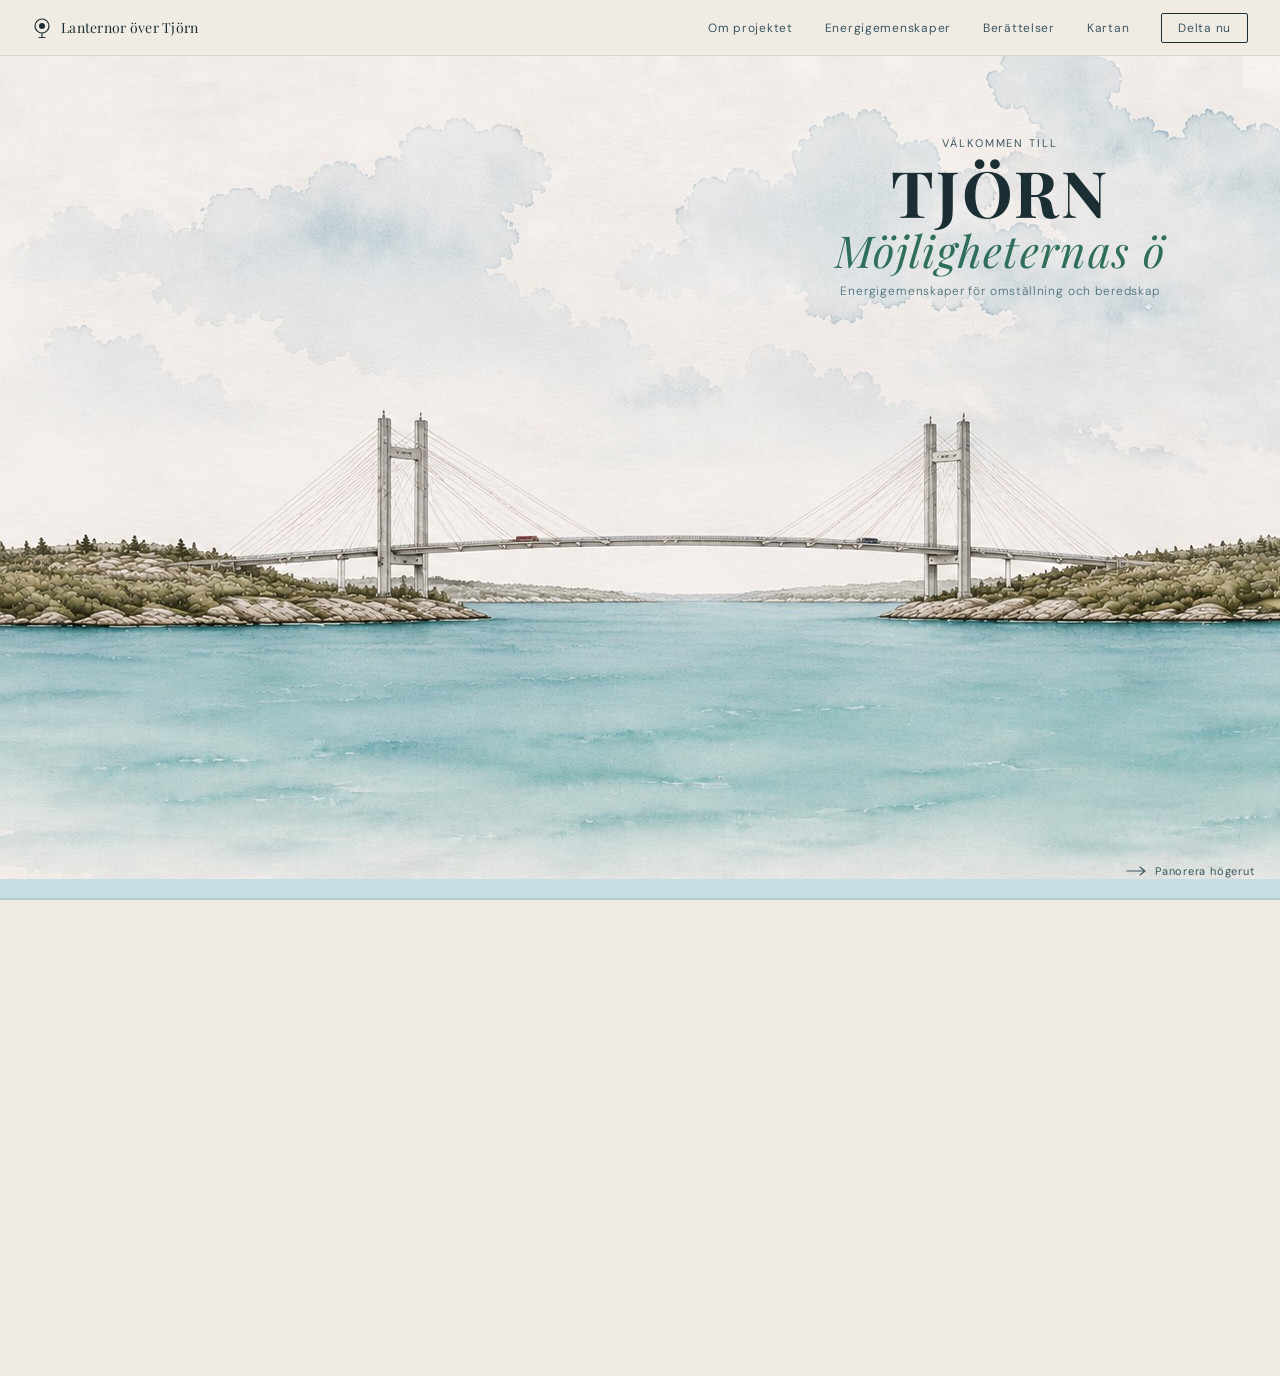
==== index.html @ bf16f628 "index" ====
<!DOCTYPE html>
<html lang="sv">
<head>
  <meta charset="UTF-8">
  <meta name="viewport" content="width=device-width, initial-scale=1.0">
  <title>Lanternor över Tjörn</title>
  <link rel="preconnect" href="https://fonts.googleapis.com">
  <link rel="preconnect" href="https://fonts.gstatic.com" crossorigin>
  <link href="https://fonts.googleapis.com/css2?family=Playfair+Display:ital,wght@0,400;0,700;1,400&family=DM+Sans:wght@300;400;500&display=swap" rel="stylesheet">
  <style>
    *, *::before, *::after { box-sizing: border-box; margin: 0; padding: 0; }

    :root {
      --ink:   #1a2e34;
      --teal:  #2e6e5a;
      --mist:  #f0ece4;
      --sea:   #c8dce4;
      --NAV_H: 56px;

      /* Panorama dimensions — matches tiles */
      --TILE_W: 2000;
      --TILE_H: 823;
      --N_TILES: 6;

    }

    html, body { height: 100%; overflow-x: hidden; }
    body { background: var(--mist); font-family: 'DM Sans', sans-serif; color: var(--ink); }

    /* ── NAV ─────────────────────────────────────────────────── */
    #nav {
      position: fixed; top: 0; left: 0; right: 0; z-index: 200;
      height: var(--NAV_H);
      display: flex; align-items: center; justify-content: space-between;
      padding: 0 2rem;
      background: rgba(240,236,228,0.94);
      backdrop-filter: blur(8px);
      border-bottom: 1px solid rgba(26,46,52,0.1);
    }
    .logo { display: flex; align-items: center; gap: 9px; text-decoration: none; }
    .logo-text { font-family: 'Playfair Display', serif; font-size: 14px; color: var(--ink); letter-spacing: 0.02em; }
    .nav-links { display: flex; gap: 2rem; align-items: center; }
    .nav-links a { font-size: 12px; color: #3a5560; text-decoration: none; letter-spacing: 0.06em; transition: color .15s; }
    .nav-links a:hover { color: var(--ink); }
    .nav-cta {
      font-size: 12px; color: var(--ink);
      border: 1px solid var(--ink); padding: 6px 16px; border-radius: 2px;
      text-decoration: none; letter-spacing: 0.05em; transition: background .15s;
    }
    .nav-cta:hover { background: rgba(26,46,52,0.07); }
    .nav-hamburger { display: none; background: none; border: none; cursor: pointer; padding: 4px; }

    /* ── PANORAMA STAGE ──────────────────────────────────────── */
    #stage {
      position: relative;
      width: 100%;
      height: calc(100vh - var(--NAV_H));
      margin-top: var(--NAV_H);
      cursor: grab;
      user-select: none;
      background: var(--sea);
      touch-action: pan-y; /* allow vertical page scroll on touch, we handle horizontal */
    }
    #stage:focus { outline: 2px solid var(--teal); outline-offset: -2px; }
    #stage.is-dragging { cursor: grabbing; }

    /* The inner track — all three layers share this coordinate space */
    #track {
      position: absolute; top: 0; left: 0; height: 100%;
      will-change: transform;
      /* width set by JS = TILE_W * N_TILES */
    }

    /* ── LAYER 1: image tiles ────────────────────────────────── */
    #layer-tiles {
      position: absolute; top: 0; left: 0; height: 100%;
      display: flex;
    }
    .tile {
      flex-shrink: 0;
      height: 100%;
      width: 2000px; /* overridden per-tile by JS if needed */
      background: var(--sea) center/cover no-repeat;
      position: relative;
    }
    /* shimmer while loading */
    .tile.loading { background-color: var(--sea); }
    .tile.loading::after {
      content: ''; position: absolute; inset: 0;
      background: linear-gradient(90deg, transparent 0%, rgba(255,255,255,0.22) 50%, transparent 100%);
      background-size: 200% 100%;
      animation: shimmer 1.5s infinite;
    }
    @keyframes shimmer { to { background-position: -200% 0; } }

    /* ── LAYER 2: text overlays ──────────────────────────────── */
    #layer-text {
      position: absolute; top: 0; left: 0; height: 100%;
      pointer-events: none;
    }

    .txt {
      position: absolute;
      transform: translateX(-50%) translateY(14px);
      text-align: center;
      opacity: 0;
      transition: opacity 0.8s ease, transform 0.8s ease;
      pointer-events: none;
    }
    .txt.visible {
      opacity: 1;
      transform: translateX(-50%) translateY(0);
    }

    /* Main hero title */
    .txt-hero {
      line-height: 1.05;
      color: var(--ink);
    }
    .txt-hero .overline {
      display: block;
      font-size: 11px;
      letter-spacing: 0.18em;
      color: #3a5560;
      text-transform: uppercase;
      margin-bottom: 0.5rem;
      font-family: 'DM Sans', sans-serif;
      font-weight: 400;
    }
    .txt-hero .main {
      display: block;
      font-family: 'Playfair Display', serif;
      font-size: clamp(32px, 5vw, 64px);
      font-weight: 700;
      letter-spacing: 0.04em;
      color: var(--ink);
    }
    .txt-hero .sub {
      display: block;
      font-family: 'Playfair Display', serif;
      font-size: clamp(22px, 3.5vw, 44px);
      font-weight: 400;
      font-style: italic;
      letter-spacing: 0.03em;
      color: var(--teal);
      margin-top: 0.15rem;
    }
    .txt-hero .caption {
      display: block;
      font-size: 12px;
      color: #4a6e78;
      font-weight: 300;
      letter-spacing: 0.07em;
      margin-top: 0.7rem;
    }

    /* Secondary text block style */
    .txt-section {
      font-family: 'Playfair Display', serif;
      font-size: clamp(20px, 3vw, 36px);
      font-weight: 400;
      color: var(--ink);
      line-height: 1.2;
      text-shadow: 0 1px 16px rgba(240,236,228,0.8);
    }
    .txt-section em { font-style: italic; color: var(--teal); }

    /* ── LAYER 3: lanternor ──────────────────────────────────── */
    #layer-lanternor {
      position: absolute; top: 0; left: 0; height: 100%;
      pointer-events: none;
    }
    #pins-svg {
      position: absolute; top: 0; left: 0; width: 100%; height: 100%;
      overflow: visible;
    }

    .pin { pointer-events: all; cursor: pointer; }
    .pin .ring {
      opacity: 0;
      transition: opacity 0.2s, r 0.2s;
    }
    .pin:hover .ring { opacity: 1; }
    .pin .stem { transition: stroke-dashoffset 0.4s ease; }

    /* ── TOOLTIP ─────────────────────────────────────────────── */
    #tooltip {
      position: absolute; z-index: 100;
      pointer-events: none;
      opacity: 0; transition: opacity 0.18s ease;
    }
    #tooltip.show { opacity: 1; }
    .tt {
      background: var(--mist);
      border: 1px solid var(--ink);
      padding: 14px 18px;
      border-radius: 2px;
      min-width: 200px; max-width: 240px;
    }
    .tt-num  { font-size: 10px; letter-spacing: 0.12em; color: var(--teal); text-transform: uppercase; margin-bottom: 3px; }
    .tt-name { font-family: 'Playfair Display', serif; font-size: 17px; color: var(--ink); margin-bottom: 5px; line-height: 1.2; }
    .tt-desc { font-size: 12px; line-height: 1.65; color: #3a5560; font-weight: 300; }
    .tt-pills { display: flex; flex-wrap: wrap; gap: 4px; margin-top: 8px; }
    .tt-pill  { font-size: 10px; color: #1a3830; background: #b8d9ce; padding: 2px 8px; border-radius: 1px; letter-spacing: 0.03em; }

    /* ── SCROLL HINT ─────────────────────────────────────────── */
    #hint {
      position: absolute; bottom: 1.4rem; right: 1.6rem;
      display: flex; align-items: center; gap: 7px;
      font-size: 11px; letter-spacing: 0.07em; color: #3a5560;
      pointer-events: none;
      transition: opacity 0.6s;
    }
    #hint.hidden { opacity: 0; }

    /* progress bar */
    #progress-bar {
      position: absolute; bottom: 0; left: 0; right: 0;
      height: 2px; background: rgba(26,46,52,0.1);
    }
    #progress-fill {
      height: 100%; width: 0%;
      background: var(--teal);
      transition: width 0.1s linear;
    }

    /* ── BELOW SECTION ───────────────────────────────────────── */
    #below {
      max-width: 920px; margin: 0 auto;
      padding: 4rem 2rem 3rem;
      display: grid; grid-template-columns: repeat(3, 1fr); gap: 2.5rem;
    }
    .card { border-top: 1px solid rgba(26,46,52,0.2); padding-top: 1.2rem; }
    .card-num   { font-size: 11px; letter-spacing: 0.1em; color: var(--teal); margin-bottom: 0.5rem; }
    .card-title { font-family: 'Playfair Display', serif; font-size: 20px; margin-bottom: 0.6rem; }
    .card-body  { font-size: 13px; line-height: 1.75; color: #3a5560; font-weight: 300; }

    /* ── CTA STRIP ───────────────────────────────────────────── */
    #cta-strip {
      border-top: 1px solid rgba(26,46,52,0.12);
      padding: 3rem 2rem;
      display: flex; gap: 1.5rem; justify-content: center; flex-wrap: wrap;
    }
    .cta-btn {
      display: inline-block; padding: 13px 28px;
      font-size: 13px; letter-spacing: 0.05em;
      border-radius: 2px; text-decoration: none; transition: background .15s;
    }
    .cta-primary   { background: var(--ink); color: var(--mist); }
    .cta-primary:hover { background: #2a4550; }
    .cta-secondary { border: 1px solid var(--ink); color: var(--ink); }
    .cta-secondary:hover { background: rgba(26,46,52,0.06); }

    /* ── FOOTER ──────────────────────────────────────────────── */
    footer {
      background: var(--ink); color: rgba(240,236,228,0.55);
      padding: 1.2rem 2rem;
      font-size: 11px; letter-spacing: 0.05em;
      display: flex; justify-content: space-between; align-items: center; flex-wrap: wrap; gap: 0.5rem;
    }
    footer a { color: #7ecbb8; text-decoration: none; }

    /* ── MOBILE ──────────────────────────────────────────────── */
    @media (max-width: 640px) {
      .nav-links { display: none; }
      .nav-hamburger { display: block; }
#below { grid-template-columns: 1fr; gap: 1.8rem; padding: 2.5rem 1.2rem; }
    }
  </style>
</head>
<body>

<!-- ══ NAV ════════════════════════════════════════════════════════ -->
<nav id="nav" aria-label="Huvudnavigation">
  <a class="logo" href="/">
    <svg width="20" height="22" viewBox="0 0 20 22" fill="none" aria-hidden="true">
      <circle cx="10" cy="9" r="7" stroke="#1a2e34" stroke-width="1.2"/>
      <circle cx="10" cy="9" r="3" fill="#1a2e34"/>
      <line x1="10" y1="16" x2="10" y2="21" stroke="#1a2e34" stroke-width="1.2"/>
      <line x1="6.5" y1="20.5" x2="13.5" y2="20.5" stroke="#1a2e34" stroke-width="0.9"/>
    </svg>
    <span class="logo-text">Lanternor över Tjörn</span>
  </a>
  <div class="nav-links">
    <a href="bakgrund.html">Om projektet</a>
    <a href="energigemenskaper.html">Energigemenskaper</a>
    <a href="berattelser.html">Berättelser</a>
    <a href="karta.html">Kartan</a>
    <a class="nav-cta" href="delta.html">Delta nu</a>
  </div>
  <button class="nav-hamburger" aria-label="Öppna meny" onclick="document.querySelector('.nav-links').style.display='flex'; this.style.display='none'">
    <svg width="20" height="14" viewBox="0 0 20 14" fill="none">
      <line x1="0" y1="1" x2="20" y2="1" stroke="#1a2e34" stroke-width="1.5"/>
      <line x1="0" y1="7" x2="20" y2="7" stroke="#1a2e34" stroke-width="1.5"/>
      <line x1="0" y1="13" x2="20" y2="13" stroke="#1a2e34" stroke-width="1.5"/>
    </svg>
  </button>
</nav>

<!-- ══ PANORAMA STAGE ══════════════════════════════════════════════ -->
<div id="stage" tabindex="0" role="img" aria-label="Panoramabild av Tjörns kustlinje — panorera högerut för att utforska ön">

  <div id="track">

    <!-- LAYER 1: tiles (filled by JS) -->
    <div id="layer-tiles"></div>

    <!-- LAYER 2: text overlays
         data-x  = left edge position in full panorama px
         data-y  = top position in panorama px (at native 823px height)
         data-trigger = panorama px offset at which block fades in
         data-hide    = panorama px offset at which block fades out (optional)
    -->
    <div id="layer-text">

      <!-- Hero: appears right at the start, centered over Tjörnbron (del1, ~x=1000) -->
      <div class="txt txt-hero"
           data-x="1000"
           data-y="80"
           data-trigger="0"
           data-hide="2400">
        <span class="overline">Välkommen till</span>
        <span class="main">TJÖRN</span>
        <span class="sub">Möjligheternas ö</span>
        <span class="caption">Energigemenskaper för omställning och beredskap</span>
      </div>


  <!-- Appears soon after bridge (byn vid kusten, x≈4000–6000) -->
      <div class="txt txt-section"
           data-x="3000"
           data-y="400"
           data-trigger="3200"
           data-hide="6800">
        Energiförsörjningen är en <br><em>gemensam angelägenhet</em>
      </div>

   <div class="txt txt-section"
           data-x="3600"
           data-y="300"
           data-trigger="3200"
           data-hide="6800">
        Vi kan lösa den <br><em>tillsammans</em>
      </div>

      <!-- Appears over del3 (byn vid kusten, x≈4000–6000) -->
      <div class="txt txt-section"
           data-x="5000"
           data-y="100"
           data-trigger="3200"
           data-hide="6800">
        Levande byar,<br><em>delade resurser</em>
      </div>

      <!-- Appears over del5 (jordbruk, x≈8000–10000) -->
      <div class="txt txt-section"
           data-x="9000"
           data-y="90"
           data-trigger="7200"
           data-hide="10800">
        Granit, jord<br><em>och gemenskap</em>
      </div>

      <!-- Appears over del6 (Skärhamn, x≈10000–12000) -->
      <div class="txt txt-section"
           data-x="11000"
           data-y="80"
           data-trigger="9400"
           data-hide="12200">
        En lanterna<br><em>nära dig</em>
      </div>

    </div>

    <!-- LAYER 3: lanternor
         Position these once you know where they fit in the illustration.
         data-x / data-y use full-panorama pixel coordinates.
         Tip: open the stitched panorama in Photoshop/Figma, note pixel x-position
         of the landmark, then set data-x to that value and data-y to ~550–650
         (just above the waterline).
    -->
    <div id="layer-lanternor">
      <svg id="pins-svg" xmlns="http://www.w3.org/2000/svg" aria-hidden="true">

        <!-- Lanterna Säby — placeholder x: roughly middle of del2 (skärgård) -->
        <g class="pin"
           data-x="3200" data-y="560"
           data-num="Lanterna 01"
           data-name="Lanterna Säby"
           data-desc="Den första lanternan. Solceller, skulptur och laddstation, byggd av deltagarna i Vi bygger tillsammans VT 2025."
           data-pills="Laddstation,Skulptur,Solceller,Säby">
          <line class="stem" x1="0" y1="0" x2="0" y2="-42" stroke="#1a2e34" stroke-width="1.2"/>
          <circle class="ring" cx="0" cy="-42" r="18" fill="rgba(46,110,90,0.15)" stroke="#2e6e5a" stroke-width="0.8"/>
          <!-- icon: circle (energihubb) -->
          <circle cx="0" cy="-42" r="10" fill="#f0ece4" stroke="#1a2e34" stroke-width="1.2"/>
          <circle cx="0" cy="-42" r="3.5" fill="#1a2e34"/>
        </g>

        <!-- Lanterna Egnahem — del3 area -->
        <g class="pin"
           data-x="5400" data-y="540"
           data-num="Lanterna 02"
           data-name="Lanterna Egnahem"
           data-desc="Energitrygghetspunkt i Svanvik. Solceller, batterilagring och mötesplats för gemensam beredskap och vardag."
           data-pills="Energitrygghet,Batterilagring,Svanvik">
          <line class="stem" x1="0" y1="0" x2="0" y2="-42" stroke="#1a2e34" stroke-width="1.2"/>
          <circle class="ring" cx="0" cy="-42" r="18" fill="rgba(46,110,90,0.15)" stroke="#2e6e5a" stroke-width="0.8"/>
          <!-- icon: square (mötesplats) -->
          <rect x="-10" y="-54" width="20" height="20" rx="2" fill="#f0ece4" stroke="#1a2e34" stroke-width="1.2"/>
          <rect x="-4"  y="-48" width="8"  height="8"  rx="1" fill="#1a2e34"/>
        </g>

        <!-- Skärhamns lanterna — del6 (Skärhamn) -->
        <g class="pin"
           data-x="10800" data-y="520"
           data-num="Lanterna 03"
           data-name="Skärhamns lanterna"
           data-desc="Skulptur, servicepunkt och turistinfo i Skärhamns centrum. Bro mellan lokalbefolkning och besökare."
           data-pills="Servicepunkt,Kultur,Skärhamn">
          <line class="stem" x1="0" y1="0" x2="0" y2="-42" stroke="#1a2e34" stroke-width="1.2"/>
          <circle class="ring" cx="0" cy="-42" r="18" fill="rgba(46,110,90,0.15)" stroke="#2e6e5a" stroke-width="0.8"/>
          <!-- icon: triangle (skulptur) -->
          <polygon points="0,-58 11,-40 -11,-40" fill="#f0ece4" stroke="#1a2e34" stroke-width="1.2"/>
          <circle cx="0" cy="-48" r="3" fill="#1a2e34"/>
        </g>

        <!-- Rönnängs lanterna — between del4 and del5 -->
        <g class="pin"
           data-x="7800" data-y="555"
           data-num="Lanterna 04"
           data-name="Rönnängs lanterna"
           data-desc="En rastplats vid havet. Vandrare, cyklister och grannar möts under solpaneler. Gemensam laddning och vila."
           data-pills="Rastplats,Laddning,Rönnäng">
          <line class="stem" x1="0" y1="0" x2="0" y2="-42" stroke="#1a2e34" stroke-width="1.2"/>
          <circle class="ring" cx="0" cy="-42" r="18" fill="rgba(46,110,90,0.15)" stroke="#2e6e5a" stroke-width="0.8"/>
          <!-- icon: lantern arch (rastplats) -->
          <path d="M-9,-54 L-9,-38 L9,-38 L9,-54 Q0,-63 -9,-54Z" fill="#f0ece4" stroke="#1a2e34" stroke-width="1.2"/>
          <circle cx="0" cy="-47" r="3" fill="#1a2e34"/>
        </g>

      </svg>
    </div>

  </div><!-- /track -->

  <!-- Tooltip (outside track — stays in screen coords) -->
  <div id="tooltip">
    <div class="tt">
      <div class="tt-num"  id="tt-num"></div>
      <div class="tt-name" id="tt-name"></div>
      <div class="tt-desc" id="tt-desc"></div>
      <div class="tt-pills" id="tt-pills"></div>
    </div>
  </div>

  <!-- Scroll hint -->
  <div id="hint" aria-hidden="true">
    <svg width="22" height="10" viewBox="0 0 22 10" fill="none">
      <path d="M1 5 L19 5 M14 1 L19 5 L14 9" stroke="#3a5560" stroke-width="1.1" stroke-linecap="round" stroke-linejoin="round"/>
    </svg>
    Panorera högerut
  </div>

  <!-- Progress bar -->
  <div id="progress-bar" aria-hidden="true">
    <div id="progress-fill"></div>
  </div>

</div><!-- /stage -->

<!-- ══ BELOW ════════════════════════════════════════════════════════ -->
<section id="below" aria-label="Projektets tre dimensioner">
  <div class="card">
    <div class="card-num">01 — Konst</div>
    <h2 class="card-title">Skulpturer i landskapet</h2>
    <p class="card-body">Varje lanterna är ett unikt konstverk av Johan Bloom — en skulptur som berikar Tjörns landskap och samlar människor kring sig.</p>
  </div>
  <div class="card">
    <div class="card-num">02 — Energi</div>
    <h2 class="card-title">Lokal energitrygghet</h2>
    <p class="card-body">Solceller och batterier ger beredskap oavsett om strömmen går. Laddning för cyklar, fordon och enheter — alltid tillgänglig.</p>
  </div>
  <div class="card">
    <div class="card-num">03 — Gemenskap</div>
    <h2 class="card-title">Tillsammansbyggt</h2>
    <p class="card-body">En lokal förening äger sin lanterna. Ni bestämmer inriktningen — rastplats, odling, kultur eller laddpunkt. Vi hjälper er dit.</p>
  </div>
</section>

<div id="cta-strip">
  <a class="cta-btn cta-primary"  href="karta.html">Hitta en lanterna på kartan</a>
  <a class="cta-btn cta-secondary" href="delta.html">Starta en ny lanterna</a>
</div>

<footer>
  <span>Lanternor över Tjörn &nbsp;·&nbsp; Egnahemsfabriken Tjörn &nbsp;·&nbsp; Finansierat av Energimyndigheten</span>
  <a href="mailto:erik@egnahemsfabriken.se">erik@egnahemsfabriken.se</a>
</footer>

<!-- ══ SCRIPT ═══════════════════════════════════════════════════════ -->
<script>
/* ─────────────────────────────────────────────────────────────────
   CONFIG — uppdatera när du lägger till fler tiles
   ───────────────────────────────────────────────────────────────── */
const CFG = {
  tileW:     2000,          // px bredd per tile (alla dina är 2000)
  tileH:     823,           // px höjd per tile
  nTiles:    6,             // antal tiles just nu
  tilePath:  i => `images/tile0${i}.jpg`, // tile01.jpg … tile06.jpg
  lazyMargin: 1200,         // hur många px i förväg en tile laddas
};

const TOTAL_W = CFG.tileW * CFG.nTiles; // 12 000 px

/* ─── BUILD TILE ELEMENTS ──────────────────────────────────────── */
const layerTiles = document.getElementById('layer-tiles');
const tileEls = [];

for (let i = 1; i <= CFG.nTiles; i++) {
  const d = document.createElement('div');
  d.className = 'tile loading';
  d.style.width  = CFG.tileW + 'px';
  d.style.height = CFG.tileH + 'px';
  d.dataset.i      = i;
  d.dataset.loaded = 'false';
  layerTiles.appendChild(d);
  tileEls.push(d);
}

function loadTile(el) {
  if (el.dataset.loaded !== 'false') return;
  el.dataset.loaded = 'pending';
  const i   = parseInt(el.dataset.i);
  const img = new Image();
  img.onload = () => {
    el.style.backgroundImage = `url(${CFG.tilePath(i)})`;
    el.classList.remove('loading');
    el.dataset.loaded = 'done';
  };
  img.onerror = () => { el.dataset.loaded = 'error'; };
  img.src = CFG.tilePath(i);
}

function lazyCheck(offset) {
  const vw = stage.offsetWidth;
  tileEls.forEach((el, idx) => {
    const left  = idx * CFG.tileW;
    const right = left + CFG.tileW;
    if (right  > offset - CFG.lazyMargin &&
        left   < offset + vw + CFG.lazyMargin) {
      loadTile(el);
    }
  });
}

/* ─── LAYER WIDTHS ─────────────────────────────────────────────── */
const track         = document.getElementById('track');
const layerText     = document.getElementById('layer-text');
const layerLanternor = document.getElementById('layer-lanternor');
track.style.width        = TOTAL_W + 'px';
layerText.style.width    = TOTAL_W + 'px';
layerLanternor.style.width = TOTAL_W + 'px';

/* ─── TEXT BLOCKS ──────────────────────────────────────────────── */
const txtBlocks = Array.from(document.querySelectorAll('.txt'));

txtBlocks.forEach(el => {
  // Scale y coordinate from native 823px height to current stage height
  const nativeX = parseFloat(el.dataset.x) || 0;
  const nativeY = parseFloat(el.dataset.y) || 0;
  el.style.left = nativeX + 'px';
  // y will be set dynamically on resize too
  el._nativeY = nativeY;
  el._trigger = parseFloat(el.dataset.trigger) || 0;
  el._hide    = parseFloat(el.dataset.hide)    || Infinity;
});

function scaleY(nativeY) {
  return nativeY * (stage.offsetHeight / CFG.tileH);
}

function positionTextBlocks() {
  txtBlocks.forEach(el => {
    el.style.top = scaleY(el._nativeY) + 'px';
  });
}

function updateText(offset) {
  const vw = stage.offsetWidth;
  txtBlocks.forEach(el => {
    const visible = offset + vw > el._trigger && offset < el._hide;
    el.classList.toggle('visible', visible);
  });
}

/* ─── PIN LAYER ────────────────────────────────────────────────── */
const pinsSvg = document.getElementById('pins-svg');
const pins    = Array.from(document.querySelectorAll('.pin'));

function scalePins() {
  // The SVG covers the full TOTAL_W × stage height.
  // Pins use native panorama x and native-height y.
  // We scale y to match stage height.
  const sh = stage.offsetHeight;
  const yScale = sh / CFG.tileH;
  pins.forEach(p => {
    const px = parseFloat(p.dataset.x);
    const py = parseFloat(p.dataset.y) * yScale;
    p.setAttribute('transform', `translate(${px}, ${py})`);
  });
  // SVG viewBox matches actual dimensions
  pinsSvg.setAttribute('viewBox', `0 0 ${TOTAL_W} ${stage.offsetHeight}`);
}

/* ─── TOOLTIP ──────────────────────────────────────────────────── */
const stage   = document.getElementById('stage');
const tooltip = document.getElementById('tooltip');

function showTT(pin, offset) {
  document.getElementById('tt-num').textContent  = pin.dataset.num  || '';
  document.getElementById('tt-name').textContent = pin.dataset.name || '';
  document.getElementById('tt-desc').textContent = pin.dataset.desc || '';
  const pills = (pin.dataset.pills || '').split(',').filter(Boolean);
  document.getElementById('tt-pills').innerHTML =
    pills.map(p => `<span class="tt-pill">${p.trim()}</span>`).join('');

  const px  = parseFloat(pin.dataset.x);
  const pyN = parseFloat(pin.dataset.y);
  const py  = pyN * (stage.offsetHeight / CFG.tileH) - 42;
  const sx  = px - offset;
  const stW = stage.offsetWidth;
  const ttW = 248;
  const left = (sx + 18 + ttW > stW) ? sx - ttW - 18 : sx + 18;
  tooltip.style.left = Math.max(4, Math.min(stW - ttW - 4, left)) + 'px';
  tooltip.style.top  = Math.max(8, py - 70) + 'px';
  tooltip.classList.add('show');
}
function hideTT() { tooltip.classList.remove('show'); }

pins.forEach(p => {
  p.addEventListener('mouseenter', () => showTT(p, currentOffset));
  p.addEventListener('mouseleave', hideTT);
  p.addEventListener('click', () => {
    window.location.href = `karta.html`;
  });
  // touch tap
  p.addEventListener('touchend', e => {
    e.preventDefault();
    showTT(p, currentOffset);
    setTimeout(hideTT, 3000);
  });
});

/* ─── PROGRESS BAR ─────────────────────────────────────────────── */
const progressFill = document.getElementById('progress-fill');
function updateProgress(offset) {
  const pct = TOTAL_W > stage.offsetWidth
    ? (offset / (TOTAL_W - stage.offsetWidth)) * 100
    : 0;
  progressFill.style.width = pct + '%';
}

/* ─── PANNING med momentum/inertia ────────────────────────────── */
let currentOffset = 0;
let rafId         = null;
let dragging      = false;
let dragStartX    = 0;
let dragStartOff  = 0;

/* Momentum — spårar hastighet för att glida ut mjukt vid release */
let velocity      = 0;       // px/frame
let lastDragX     = 0;
let lastDragT     = 0;
const FRICTION    = 0.6;    // hur snabbt farten avtar (0.9=snabbt, 0.96=långsamt)
const MIN_VEL     = 0.2;     // hastighet under vilken vi stannar

const hint = document.getElementById('hint');

function maxOffset() { return Math.max(0, TOTAL_W - stage.offsetWidth); }

function applyOffset(o) {
  currentOffset = Math.max(0, Math.min(maxOffset(), o));
  track.style.transform = `translateX(${-currentOffset}px)`;
  lazyCheck(currentOffset);
  updateText(currentOffset);
  updateProgress(currentOffset);
  if (currentOffset > 100) hint.classList.add('hidden');
  if (tooltip.classList.contains('show')) {
    const active = pins.find(p => p.matches(':hover'));
    if (active) showTT(active, currentOffset);
  }
}

function momentumLoop() {
  velocity *= FRICTION;
  if (Math.abs(velocity) < MIN_VEL) {
    velocity = 0;
    rafId = null;
    return;
  }
  applyOffset(currentOffset + velocity);
  /* Studsa mot kanterna */
  if (currentOffset <= 0 || currentOffset >= maxOffset()) velocity = 0;
  rafId = requestAnimationFrame(momentumLoop);
}

function startMomentum() {
  if (rafId) cancelAnimationFrame(rafId);
  rafId = requestAnimationFrame(momentumLoop);
}

/* Wheel / trackpad — mjuk inertia via lerp mot rullande target */
let wheelTarget = 0;
function wheelLoop() {
  const dist = wheelTarget - currentOffset;
  if (Math.abs(dist) < 0.1) {
    applyOffset(wheelTarget);
    rafId = null;
    return;
  }
  applyOffset(currentOffset + dist * 0.1);
  rafId = requestAnimationFrame(wheelLoop);
}

stage.addEventListener('wheel', e => {
  e.preventDefault();
  wheelTarget = Math.max(0, Math.min(maxOffset(),
    (rafId ? wheelTarget : currentOffset) + e.deltaX + e.deltaY * 0.8));
  if (rafId) cancelAnimationFrame(rafId);
  rafId = requestAnimationFrame(wheelLoop);
}, { passive: false });

/* Mouse drag */
stage.addEventListener('mousedown', e => {
  dragging     = true;
  dragStartX   = e.clientX;
  dragStartOff = currentOffset;
  lastDragX    = e.clientX;
  lastDragT    = performance.now();
  velocity     = 0;
  if (rafId) { cancelAnimationFrame(rafId); rafId = null; }
  stage.classList.add('is-dragging');
});
window.addEventListener('mousemove', e => {
  if (!dragging) return;
  const now = performance.now();
  const dt  = Math.max(1, now - lastDragT);
  velocity  = (lastDragX - e.clientX) / dt * 16; /* px per frame @60fps */
  lastDragX = e.clientX;
  lastDragT = now;
  applyOffset(dragStartOff + (dragStartX - e.clientX));
});
window.addEventListener('mouseup', () => {
  if (!dragging) return;
  dragging = false;
  stage.classList.remove('is-dragging');
  startMomentum();
});

/* Touch */
let touchX = 0, touchOff = 0, lastTouchX = 0, lastTouchT = 0;
stage.addEventListener('touchstart', e => {
  touchX      = e.touches[0].clientX;
  touchOff    = currentOffset;
  lastTouchX  = touchX;
  lastTouchT  = performance.now();
  velocity    = 0;
  if (rafId) { cancelAnimationFrame(rafId); rafId = null; }
}, { passive: true });
stage.addEventListener('touchmove', e => {
  const now = performance.now();
  const cx  = e.touches[0].clientX;
  const dt  = Math.max(1, now - lastTouchT);
  velocity  = (lastTouchX - cx) / dt * 16;
  lastTouchX = cx;
  lastTouchT = now;
  applyOffset(touchOff + (touchX - cx));
}, { passive: true });
stage.addEventListener('touchend', () => {
  startMomentum();
});

/* Keyboard */
stage.addEventListener('keydown', e => {
  const step = 400;
  if (e.key === 'ArrowRight') { velocity = 8;  startMomentum(); }
  if (e.key === 'ArrowLeft')  { velocity = -8; startMomentum(); }
});

/* ─── RESIZE ───────────────────────────────────────────────────── */
function onResize() {
  positionTextBlocks();
  scalePins();
  applyOffset(currentOffset);
}
window.addEventListener('resize', onResize);

/* ─── INIT ─────────────────────────────────────────────────────── */
positionTextBlocks();
scalePins();
lazyCheck(0);
updateText(0);

// Hide hint after 6 s
setTimeout(() => hint.classList.add('hidden'), 6000);
</script>

</body>
</html>
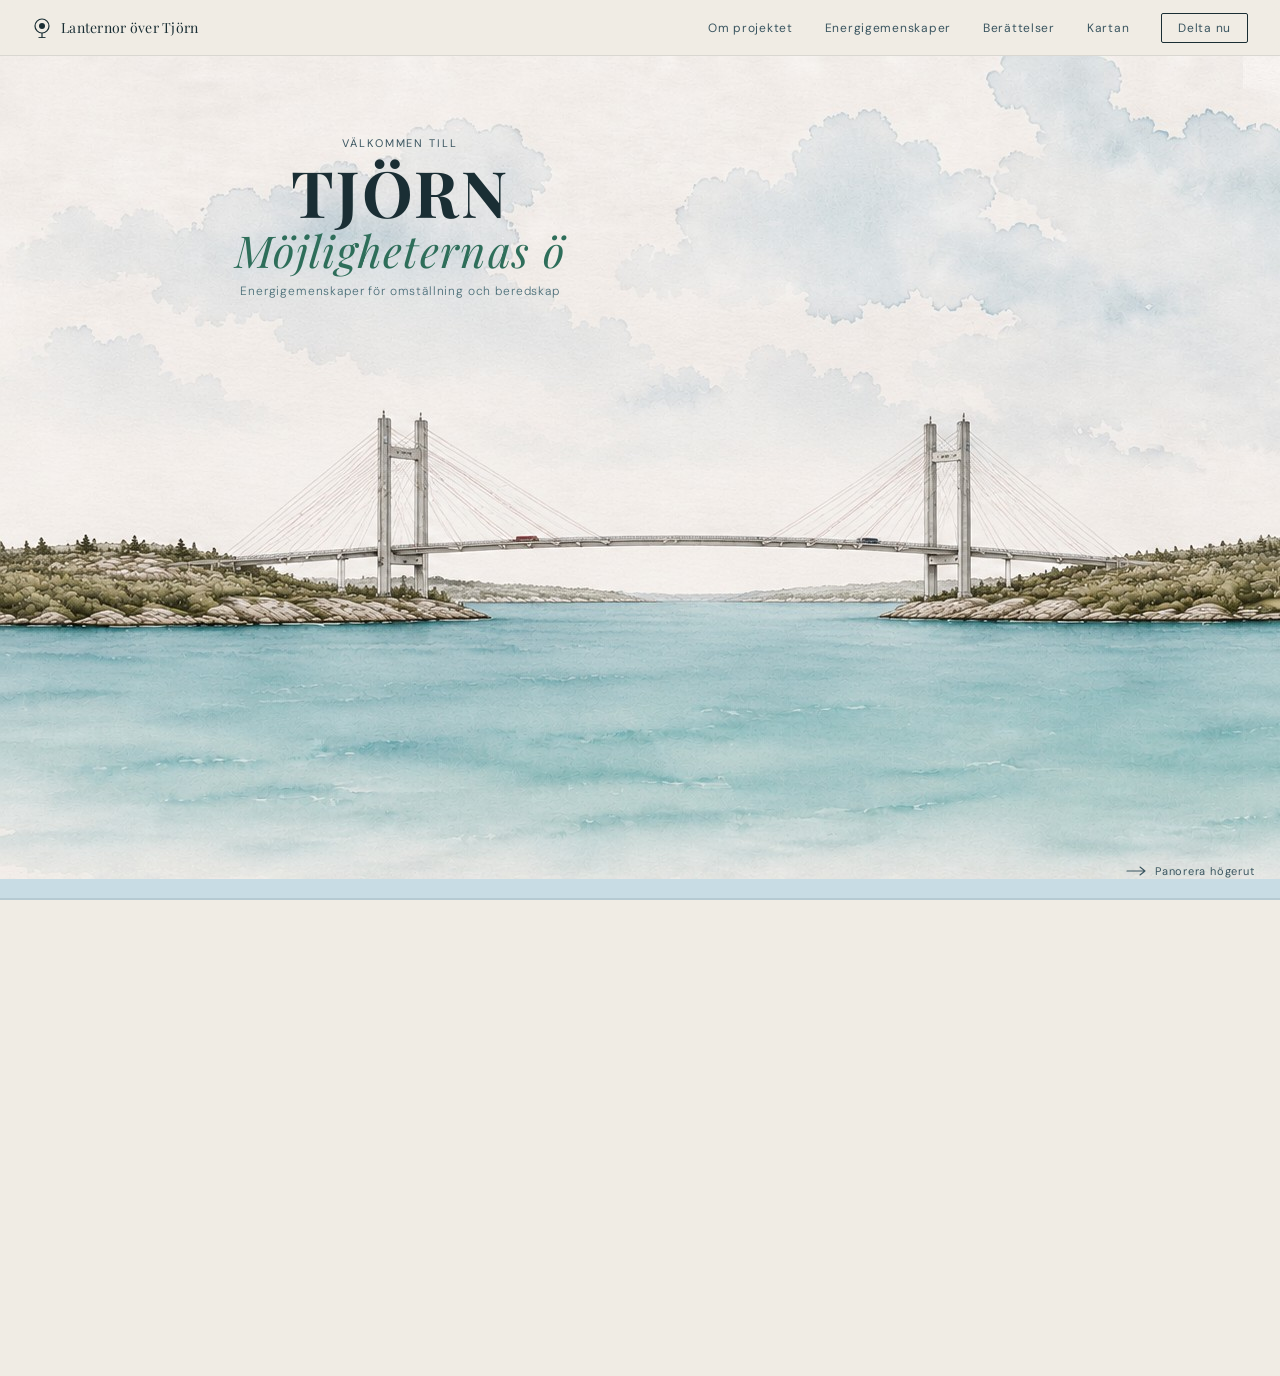
==== commit 68df9c2a: "minor" ====
--- a/index.html
+++ b/index.html
@@ -315,7 +315,7 @@
 
       <!-- Hero: appears right at the start, centered over Tjörnbron (del1, ~x=1000) -->
       <div class="txt txt-hero"
-           data-x="1000"
+           data-x="400"
            data-y="80"
            data-trigger="0"
            data-hide="2400">
@@ -671,8 +671,8 @@
 let velocity      = 0;       // px/frame
 let lastDragX     = 0;
 let lastDragT     = 0;
-const FRICTION    = 0.6;    // hur snabbt farten avtar (0.9=snabbt, 0.96=långsamt)
-const MIN_VEL     = 0.2;     // hastighet under vilken vi stannar
+const FRICTION    = 0.96;    // hur snabbt farten avtar (0.9=snabbt, 0.96=långsamt)
+const MIN_VEL     = 0.1;     // hastighet under vilken vi stannar
 
 const hint = document.getElementById('hint');
 
@@ -713,7 +713,7 @@
 let wheelTarget = 0;
 function wheelLoop() {
   const dist = wheelTarget - currentOffset;
-  if (Math.abs(dist) < 0.1) {
+  if (Math.abs(dist) < 0.4) {
     applyOffset(wheelTarget);
     rafId = null;
     return;
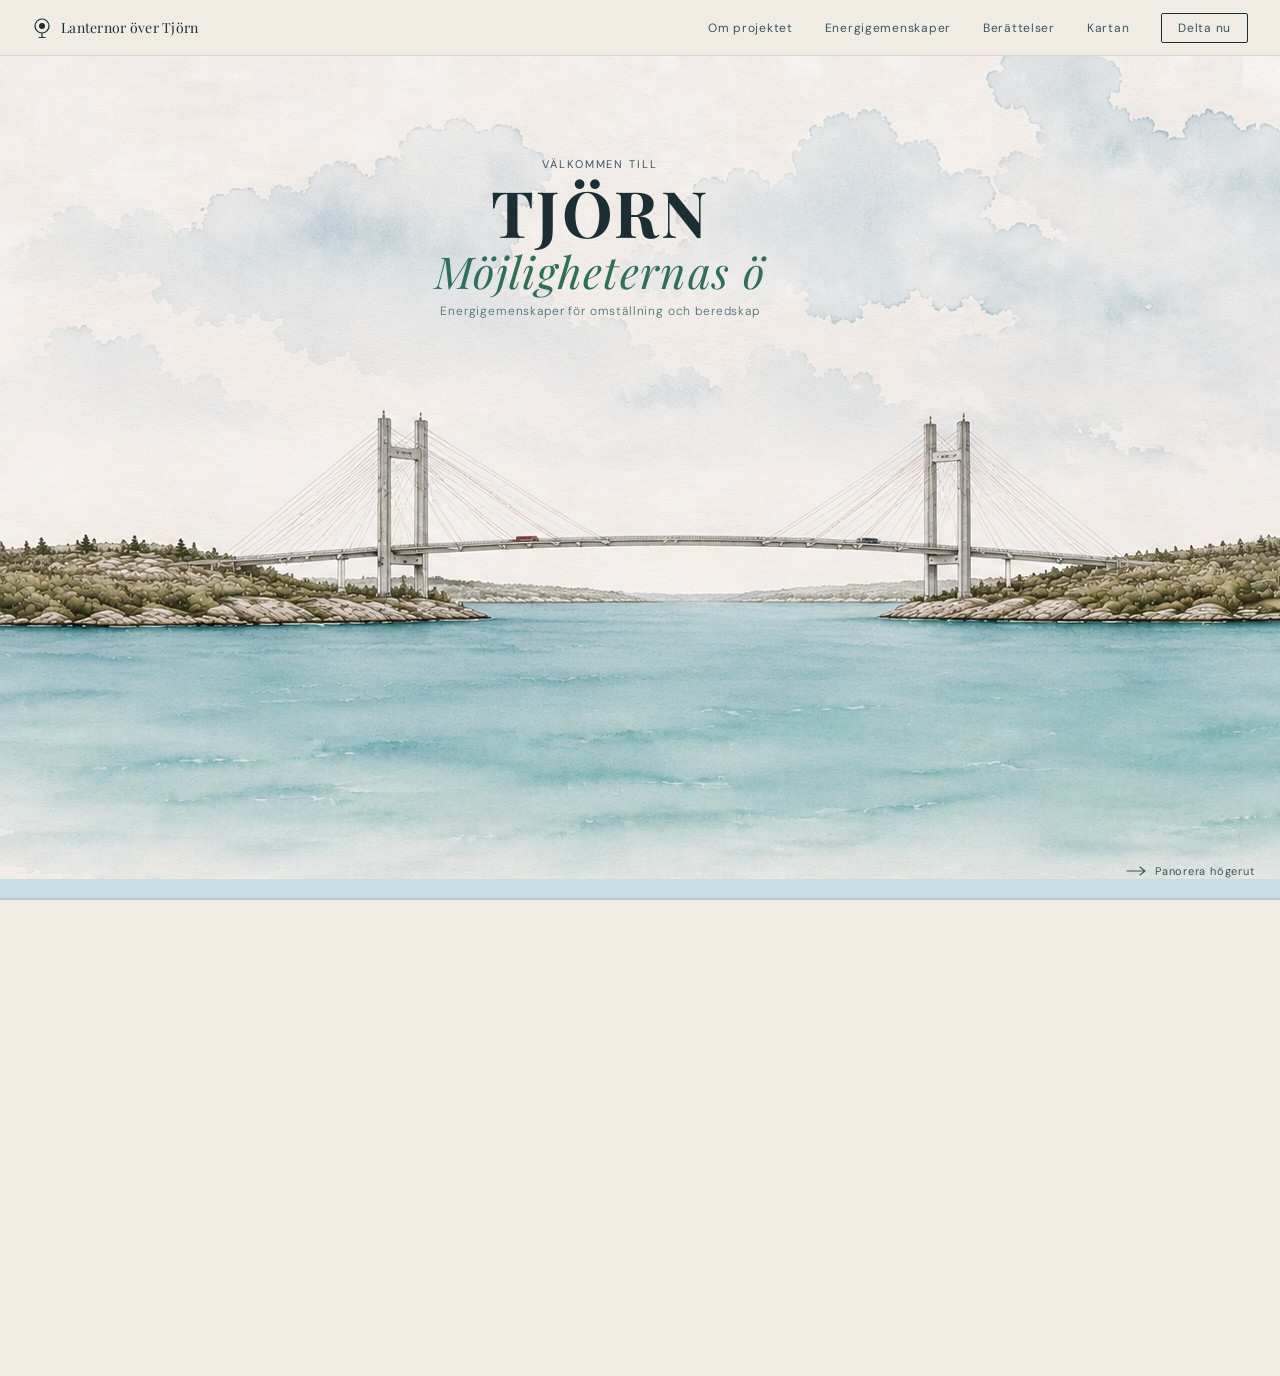
==== commit fcce6143: "ok" ====
--- a/index.html
+++ b/index.html
@@ -315,8 +315,8 @@
 
       <!-- Hero: appears right at the start, centered over Tjörnbron (del1, ~x=1000) -->
       <div class="txt txt-hero"
-           data-x="400"
-           data-y="80"
+           data-x="600"
+           data-y="100"
            data-trigger="0"
            data-hide="2400">
         <span class="overline">Välkommen till</span>
@@ -671,7 +671,7 @@
 let velocity      = 0;       // px/frame
 let lastDragX     = 0;
 let lastDragT     = 0;
-const FRICTION    = 0.96;    // hur snabbt farten avtar (0.9=snabbt, 0.96=långsamt)
+const FRICTION    = 0.9;    // hur snabbt farten avtar (0.9=snabbt, 0.96=långsamt)
 const MIN_VEL     = 0.1;     // hastighet under vilken vi stannar
 
 const hint = document.getElementById('hint');
@@ -718,7 +718,7 @@
     rafId = null;
     return;
   }
-  applyOffset(currentOffset + dist * 0.1);
+  applyOffset(currentOffset + dist * 0.05);
   rafId = requestAnimationFrame(wheelLoop);
 }
 
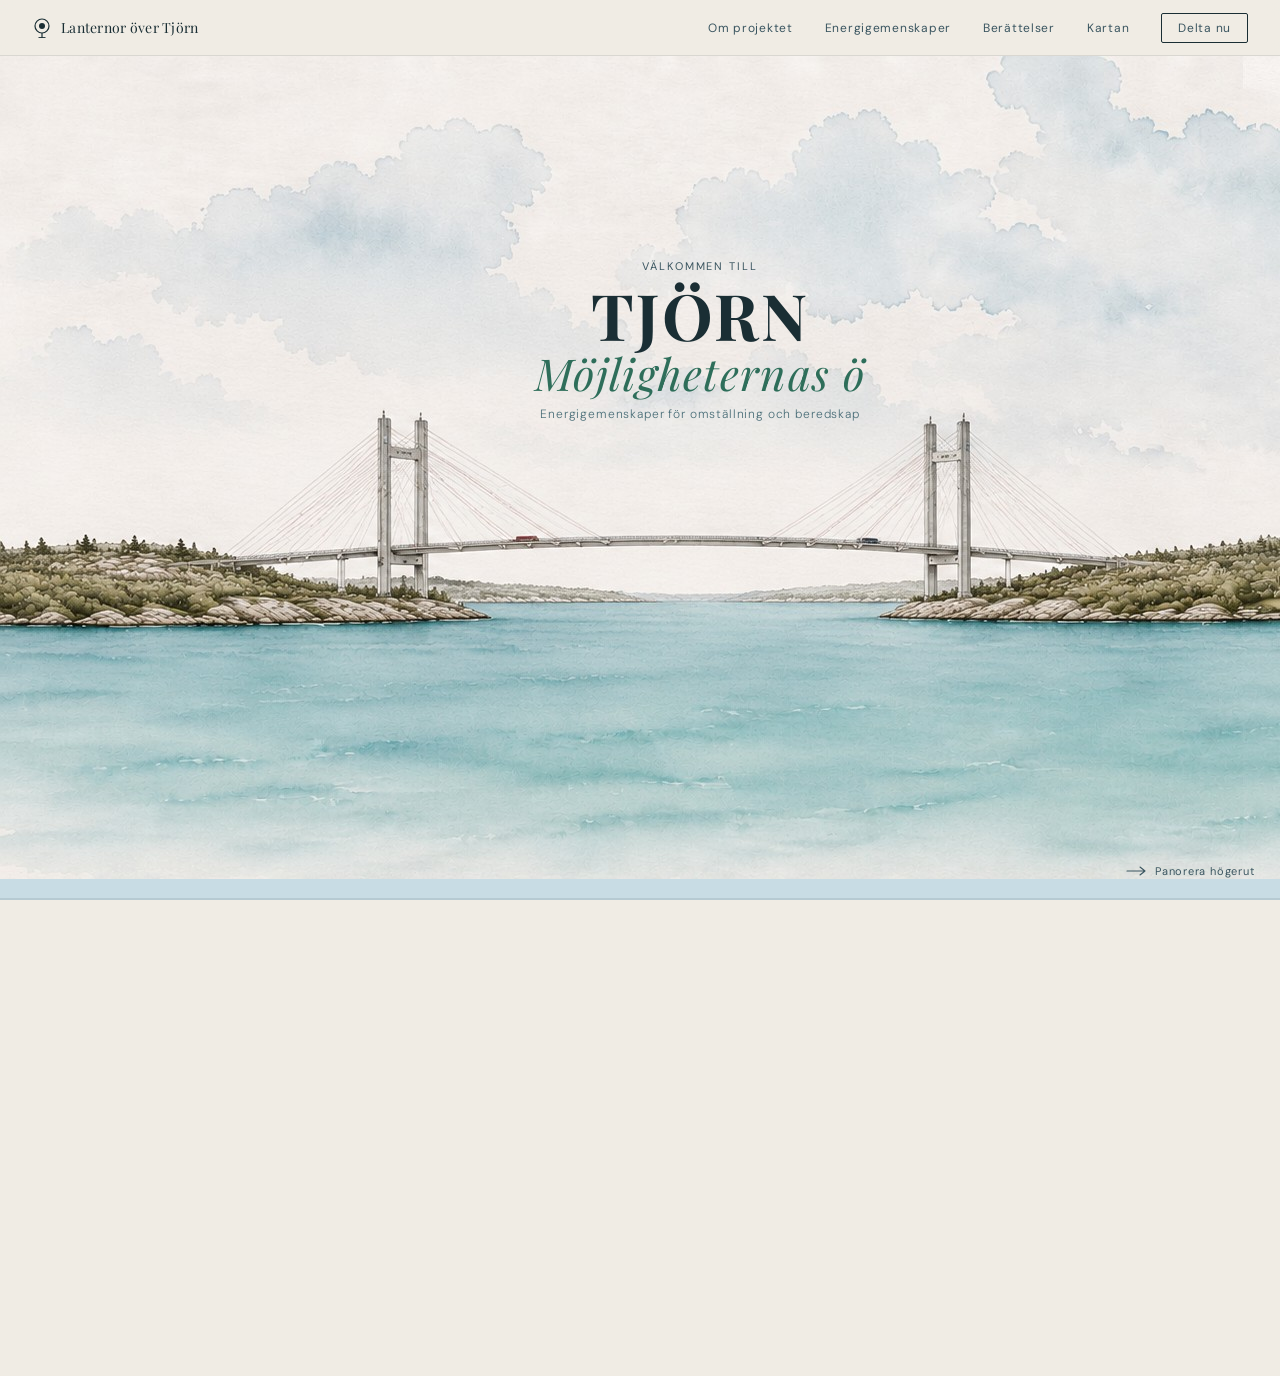
==== commit 21f18cb4: "igen" ====
--- a/index.html
+++ b/index.html
@@ -164,6 +164,15 @@
       text-shadow: 0 1px 16px rgba(240,236,228,0.8);
     }
     .txt-section em { font-style: italic; color: var(--teal); }
+
+    .txt-section-large {
+      font-family: 'Playfair Display', serif;
+      font-size: clamp(60px, 3vw, 36px);
+      font-weight: 800;
+      color: var(--ink);
+      line-height: 1.2;
+      text-shadow: 0 3px 16px rgba(240,236,228,0.8);
+    }
 
     /* ── LAYER 3: lanternor ──────────────────────────────────── */
     #layer-lanternor {
@@ -315,8 +324,8 @@
 
       <!-- Hero: appears right at the start, centered over Tjörnbron (del1, ~x=1000) -->
       <div class="txt txt-hero"
-           data-x="600"
-           data-y="100"
+           data-x="700"
+           data-y="200"
            data-trigger="0"
            data-hide="2400">
         <span class="overline">Välkommen till</span>
@@ -336,21 +345,37 @@
       </div>
 
    <div class="txt txt-section"
-           data-x="3600"
-           data-y="300"
+           data-x="4200"
+           data-y="200"
            data-trigger="3200"
            data-hide="6800">
         Vi kan lösa den <br><em>tillsammans</em>
       </div>
 
-      <!-- Appears over del3 (byn vid kusten, x≈4000–6000) -->
-      <div class="txt txt-section"
-           data-x="5000"
-           data-y="100"
+   <div class="txt txt-section"
+           data-x="4600"
+           data-y="400"
            data-trigger="3200"
            data-hide="6800">
-        Levande byar,<br><em>delade resurser</em>
+        Samtidigt som vi bygger <br><em>ett utspritt konstverk</em>
       </div>
+
+   <div class="txt txt-section"
+           data-x="5000"
+           data-y="300"
+           data-trigger="3200"
+           data-hide="6800">
+        Det är detta vi kallar
+      </div>
+
+   <div class="txt txt-section-large"
+           data-x="5400"
+           data-y="500"
+           data-trigger="3200"
+           data-hide="6800">
+        <em>LANTERNOR ÖVER TJÖRN</em>
+      </div>
+
 
       <!-- Appears over del5 (jordbruk, x≈8000–10000) -->
       <div class="txt txt-section"
@@ -671,8 +696,8 @@
 let velocity      = 0;       // px/frame
 let lastDragX     = 0;
 let lastDragT     = 0;
-const FRICTION    = 0.9;    // hur snabbt farten avtar (0.9=snabbt, 0.96=långsamt)
-const MIN_VEL     = 0.1;     // hastighet under vilken vi stannar
+const FRICTION    = 0.97;    // hur snabbt farten avtar (0.9=snabbt, 0.96=långsamt)
+const MIN_VEL     = 0.05;     // hastighet under vilken vi stannar
 
 const hint = document.getElementById('hint');
 
@@ -718,7 +743,7 @@
     rafId = null;
     return;
   }
-  applyOffset(currentOffset + dist * 0.05);
+  applyOffset(currentOffset + dist * 0.04);
   rafId = requestAnimationFrame(wheelLoop);
 }
 
